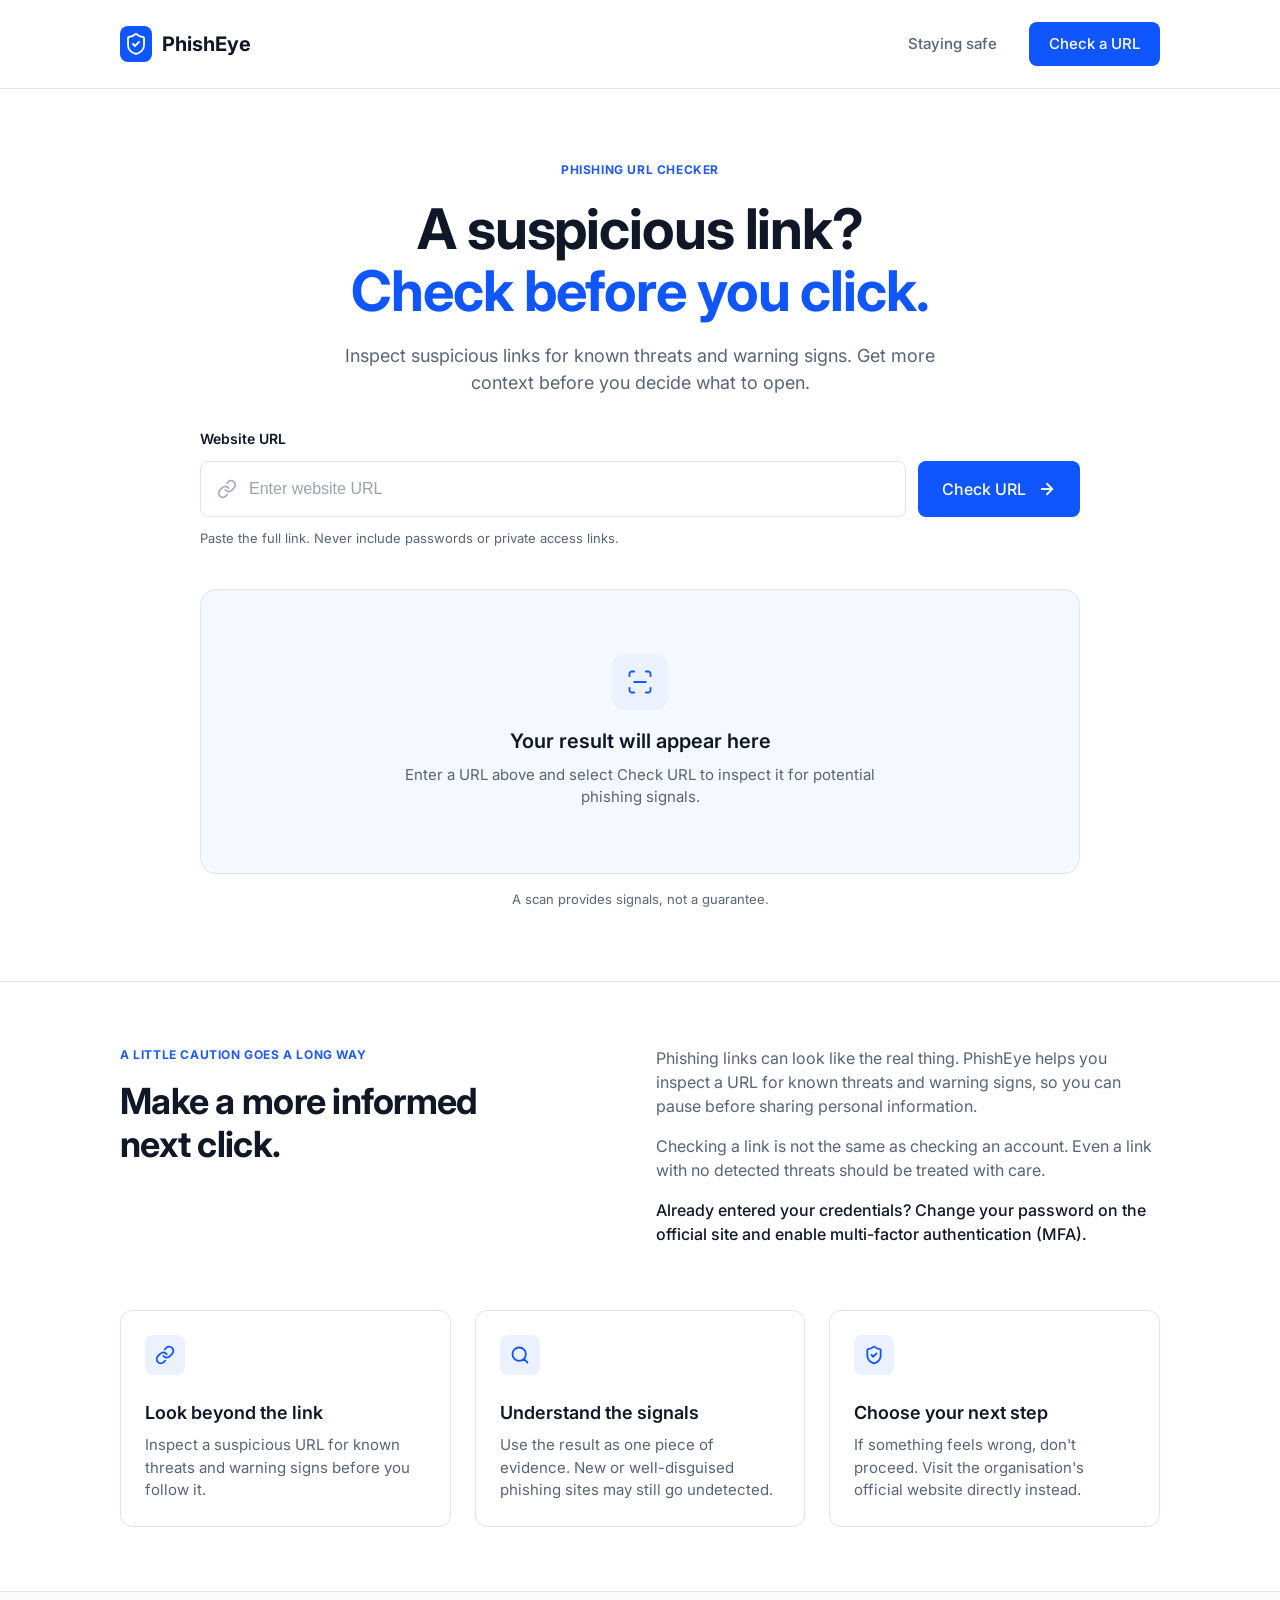
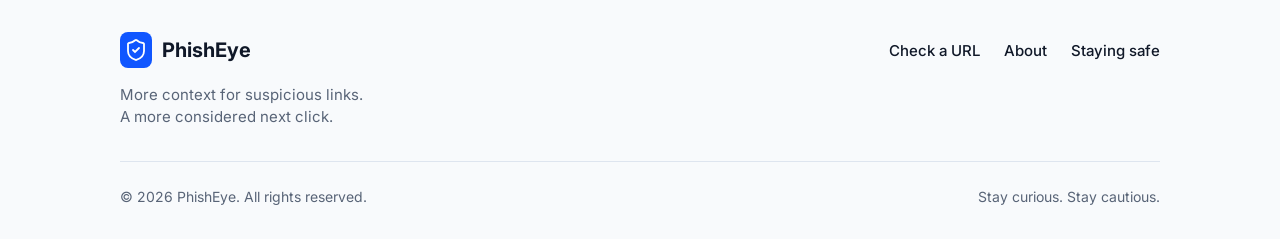
==== index.html @ 05350a12 "inital commit" ====
<!DOCTYPE html>
<html lang="en">
<head>
  <meta charset="UTF-8">
  <meta name="viewport" content="width=device-width, initial-scale=1.0">
  <title>Generated Page</title>
  <meta charset="UTF-8">
<meta name="viewport" content="width=device-width, initial-scale=1.0">
<link rel="preconnect" href="https://fonts.googleapis.com">
<link rel="preconnect" href="https://fonts.gstatic.com" crossorigin>
<link href="https://fonts.googleapis.com/css2?family=Inter:wght@400;500;600;700&display=swap" rel="stylesheet">
<title>PhishEye - Phishing URL Checker</title>
  <link rel="stylesheet" href="global.css">
  <style id="sections-styles">
/* CSS for section section:Header */
.site-header {
    border-bottom: 1px solid var(--border-color);
    background-color: var(--white);
    position: sticky;
    top: 0;
    z-index: 100;
  }
  
  .header-inner {
    height: 88px;
    display: flex;
    justify-content: space-between;
    align-items: center;
  }
  
  .header-nav {
    display: flex;
    align-items: center;
    gap: 32px;
  }
  
  .nav-link {
    color: var(--text-gray);
    font-size: 15px;
    font-weight: 500;
    transition: color 0.2s ease;
  }
  
  .nav-link:hover {
    color: var(--text-dark);
  }
  
  .header-btn {
    height: 44px;
    padding: 0 20px;
    font-size: 15px;
  }

  @media (max-width: 768px) {
    .header-nav {
      gap: 16px;
    }
    .nav-link {
      display: none; /* Hide text links on mobile for simplicity */
    }
  }

/* CSS for section section:Hero */
.hero-section {
    padding: 72px 0 40px;
  }
  
  .hero-inner {
    display: flex;
    flex-direction: column;
    align-items: center;
  }
  
  .hero-content {
    text-align: center;
    max-width: 880px;
    display: flex;
    flex-direction: column;
    align-items: center;
    gap: 20px;
    margin-bottom: 32px;
  }
  
  .hero-title {
    font-size: 56px;
    font-weight: 700;
    line-height: 1.1;
    color: var(--text-dark);
    letter-spacing: -0.02em;
  }
  
  .text-blue {
    color: var(--primary-color);
  }
  
  .hero-subtitle {
    font-size: 18px;
    color: var(--text-gray);
    max-width: 640px;
  }
  
  .url-form-container {
    width: 100%;
    max-width: 880px;
    display: flex;
    flex-direction: column;
    gap: 12px;
  }
  
  .form-label {
    font-size: 14px;
    font-weight: 600;
    color: var(--text-dark);
  }
  
  .url-form {
    display: flex;
    gap: 12px;
    width: 100%;
  }
  
  .input-wrapper {
    flex: 1;
    display: flex;
    align-items: center;
    gap: 12px;
    height: 56px;
    border: 1px solid var(--border-color);
    border-radius: 8px;
    padding: 0 16px;
    background-color: var(--white);
    transition: border-color 0.2s ease;
  }
  
  .input-wrapper:focus-within {
    border-color: var(--primary-color);
  }
  
  .input-icon {
    width: 20px;
    height: 20px;
    opacity: 0.5;
  }
  
  .url-input {
    flex: 1;
    border: none;
    outline: none;
    font-size: 16px;
    color: var(--text-dark);
    background: transparent;
  }
  
  .url-input::placeholder {
    color: #9ca3af;
  }
  
  .submit-btn {
    height: 56px;
    padding: 0 24px;
    font-size: 16px;
    gap: 12px;
    flex-shrink: 0;
  }
  
  .form-guidance {
    font-size: 13px;
    color: var(--text-gray);
  }

  @media (max-width: 768px) {
    .hero-section {
      padding: 48px 0 32px;
    }
    .hero-title {
      font-size: 36px;
    }
    .hero-subtitle {
      font-size: 16px;
    }
    .url-form {
      flex-direction: column;
    }
    .submit-btn {
      width: 100%;
    }
  }

/* CSS for section section:Result */
.result-section {
    padding-bottom: 72px;
  }
  
  .result-inner {
    display: flex;
    flex-direction: column;
    align-items: center;
    gap: 16px;
  }
  
  .result-box {
    width: 100%;
    max-width: 880px;
    background-color: var(--bg-light-blue);
    border: 1px solid var(--border-color);
    border-radius: 16px;
    padding: 64px 40px;
    display: flex;
    justify-content: center;
    align-items: center;
    min-height: 280px;
  }
  
  .result-empty-state {
    display: flex;
    flex-direction: column;
    align-items: center;
    text-align: center;
    gap: 16px;
    max-width: 480px;
  }
  
  .result-icon {
    width: 56px;
    height: 56px;
    background-color: var(--icon-bg-blue);
    border-radius: 12px;
    display: flex;
    align-items: center;
    justify-content: center;
  }
  
  .result-text {
    display: flex;
    flex-direction: column;
    gap: 8px;
  }
  
  .result-text h2 {
    font-size: 20px;
    font-weight: 600;
    color: var(--text-dark);
  }
  
  .result-text p {
    font-size: 15px;
    color: var(--text-gray);
  }
  
  .result-disclaimer {
    font-size: 13px;
    color: var(--text-gray);
    text-align: center;
  }

  @media (max-width: 768px) {
    .result-section {
      padding-bottom: 48px;
    }
    .result-box {
      padding: 40px 20px;
      min-height: auto;
    }
  }

/* CSS for section section:About */
.about-section {
    border-top: 1px solid var(--border-color);
    padding: 64px 0;
  }
  
  .about-inner {
    display: flex;
    flex-direction: column;
    gap: 64px;
  }
  
  .about-intro {
    display: flex;
    gap: 96px;
  }
  
  .about-intro-left {
    flex: 0 0 440px;
    display: flex;
    flex-direction: column;
    gap: 16px;
  }
  
  .about-title {
    font-size: 36px;
    font-weight: 700;
    line-height: 1.2;
    color: var(--text-dark);
    letter-spacing: -0.02em;
  }
  
  .about-intro-right {
    flex: 1;
    display: flex;
    flex-direction: column;
    gap: 16px;
    font-size: 16px;
    color: var(--text-gray);
  }
  
  .text-dark-bold {
    color: var(--text-dark);
    font-weight: 500;
  }
  
  .feature-grid {
    display: flex;
    gap: 24px;
  }
  
  .feature-card {
    flex: 1;
    background-color: var(--white);
    border: 1px solid var(--border-color);
    border-radius: 12px;
    padding: 24px;
    display: flex;
    flex-direction: column;
    gap: 24px;
  }
  
  .feature-icon {
    width: 40px;
    height: 40px;
    background-color: var(--icon-bg-blue);
    border-radius: 8px;
    display: flex;
    align-items: center;
    justify-content: center;
  }
  
  .feature-content {
    display: flex;
    flex-direction: column;
    gap: 8px;
  }
  
  .feature-content h3 {
    font-size: 18px;
    font-weight: 600;
    color: var(--text-dark);
  }
  
  .feature-content p {
    font-size: 15px;
    color: var(--text-gray);
  }

  @media (max-width: 1024px) {
    .about-intro {
      gap: 48px;
    }
    .about-intro-left {
      flex: 0 0 350px;
    }
  }

  @media (max-width: 768px) {
    .about-section {
      padding: 48px 0;
    }
    .about-inner {
      gap: 40px;
    }
    .about-intro {
      flex-direction: column;
      gap: 24px;
    }
    .about-intro-left {
      flex: auto;
    }
    .about-title {
      font-size: 28px;
    }
    .feature-grid {
      flex-direction: column;
    }
  }

/* CSS for section section:Footer */
.site-footer {
    background-color: var(--bg-footer);
    border-top: 1px solid var(--border-color);
    padding: 40px 0 32px;
  }
  
  .footer-inner {
    display: flex;
    flex-direction: column;
    gap: 32px;
  }
  
  .footer-top {
    display: flex;
    justify-content: space-between;
    align-items: flex-start;
  }
  
  .footer-brand {
    display: flex;
    flex-direction: column;
    gap: 16px;
    max-width: 340px;
  }
  
  .brand-desc {
    color: var(--text-gray);
    font-size: 15px;
  }
  
  .footer-nav {
    display: flex;
    gap: 24px;
    padding-top: 8px;
  }
  
  .footer-nav a {
    color: var(--text-dark);
    font-size: 15px;
    font-weight: 500;
    transition: color 0.2s ease;
  }
  
  .footer-nav a:hover {
    color: var(--primary-color);
  }
  
  .footer-bottom {
    display: flex;
    justify-content: space-between;
    align-items: center;
    border-top: 1px solid var(--border-color);
    padding-top: 24px;
    color: var(--text-gray);
    font-size: 14px;
  }

  @media (max-width: 768px) {
    .footer-top {
      flex-direction: column;
      gap: 32px;
    }
    .footer-nav {
      flex-direction: column;
      gap: 16px;
    }
    .footer-bottom {
      flex-direction: column;
      align-items: flex-start;
      gap: 12px;
    }
  }
  </style>
  <script src="global.js" defer></script>
</head>
<body>
<header class="site-header">
  <div class="container header-inner">
    <a href="#" class="logo">
      <div class="logo-mark">
        <img src="images/I2_1411_2_1407.svg" alt="PhishEye Shield">
      </div>
      <span>PhishEye</span>
    </a>
    <nav class="header-nav">
      <a href="#section-staying-safe" class="nav-link">Staying safe</a>
      <a href="#section-hero" class="btn-primary header-btn">Check a URL</a>
    </nav>
  </div>
</header>
<section id="section-hero" class="hero-section">
  <div class="container hero-inner">
    <div class="hero-content">
      <span class="eyebrow">PHISHING URL CHECKER</span>
      <h1 class="hero-title">
        A suspicious link?<br>
        <span class="text-blue">Check before you click.</span>
      </h1>
      <p class="hero-subtitle">
        Inspect suspicious links for known threats and warning signs. Get more context before you decide what to open.
      </p>
    </div>
    
    <div class="url-form-container">
      <label for="url-input" class="form-label">Website URL</label>
      <form class="url-form" onsubmit="event.preventDefault();">
        <div class="input-wrapper">
          <img src="images/I2_1178_2_1165.svg" alt="" class="input-icon">
          <input type="text" id="url-input" class="url-input" placeholder="Enter website URL">
        </div>
        <button type="submit" class="btn-primary submit-btn">
          Check URL
          <img src="images/I2_1152_2_1136.svg" alt="">
        </button>
      </form>
      <p class="form-guidance">
        Paste the full link. Never include passwords or private access links.
      </p>
    </div>
  </div>
</section>
<section class="result-section">
  <div class="container result-inner">
    <div class="result-box">
      <div class="result-empty-state">
        <div class="result-icon">
          <img src="images/I2_1249_2_1206.svg" alt="Scan">
        </div>
        <div class="result-text">
          <h2>Your result will appear here</h2>
          <p>Enter a URL above and select Check URL to inspect it for potential phishing signals.</p>
        </div>
      </div>
    </div>
    <p class="result-disclaimer">
      A scan provides signals, not a guarantee.
    </p>
  </div>
</section>
<section id="section-staying-safe" class="about-section">
  <div class="container about-inner">
    <div class="about-intro">
      <div class="about-intro-left">
        <span class="eyebrow">A LITTLE CAUTION GOES A LONG WAY</span>
        <h2 class="about-title">Make a more informed<br>next click.</h2>
      </div>
      <div class="about-intro-right">
        <p>Phishing links can look like the real thing. PhishEye helps you inspect a URL for known threats and warning signs, so you can pause before sharing personal information.</p>
        <p>Checking a link is not the same as checking an account. Even a link with no detected threats should be treated with care.</p>
        <p class="text-dark-bold">Already entered your credentials? Change your password on the official site and enable multi-factor authentication (MFA).</p>
      </div>
    </div>
    
    <div class="feature-grid">
      <div class="feature-card">
        <div class="feature-icon">
          <img src="images/I2_1287_2_1280_2_1295.svg" alt="Link">
        </div>
        <div class="feature-content">
          <h3>Look beyond the link</h3>
          <p>Inspect a suspicious URL for known threats and warning signs before you follow it.</p>
        </div>
      </div>
      
      <div class="feature-card">
        <div class="feature-icon">
          <img src="images/I2_1296_2_1280_2_1304.svg" alt="Search">
        </div>
        <div class="feature-content">
          <h3>Understand the signals</h3>
          <p>Use the result as one piece of evidence. New or well-disguised phishing sites may still go undetected.</p>
        </div>
      </div>
      
      <div class="feature-card">
        <div class="feature-icon">
          <img src="images/I2_1305_2_1280_2_1313.svg" alt="Shield">
        </div>
        <div class="feature-content">
          <h3>Choose your next step</h3>
          <p>If something feels wrong, don't proceed. Visit the organisation's official website directly instead.</p>
        </div>
      </div>
    </div>
  </div>
</section>
<footer class="site-footer">
  <div class="container footer-inner">
    <div class="footer-top">
      <div class="footer-brand">
        <a href="#" class="logo">
          <div class="logo-mark">
            <img src="images/I2_1416_2_1407.svg" alt="PhishEye Shield">
          </div>
          <span>PhishEye</span>
        </a>
        <p class="brand-desc">
          More context for suspicious links.<br>
          A more considered next click.
        </p>
      </div>
      <nav class="footer-nav">
        <a href="#section-hero">Check a URL</a>
        <a href="#section-about">About</a>
        <a href="#section-staying-safe">Staying safe</a>
      </nav>
    </div>
    
    <div class="footer-bottom">
      <p>© 2026 PhishEye. All rights reserved.</p>
      <p>Stay curious. Stay cautious.</p>
    </div>
  </div>
</footer>
</body>
</html>
---- global.css ----
:root {
  --primary-color: #1056ff;
  --primary-hover: #0d47d6;
  --text-dark: #101828;
  --text-gray: #586477;
  --eyebrow-color: #215be8;
  --bg-light-blue: #f5f8ff;
  --icon-bg-blue: #ebf1ff;
  --border-color: #dee5ef;
  --bg-footer: #f8fafc;
  --white: #ffffff;
  
  --font-family: 'Inter', sans-serif;
  --max-width: 1440px;
  --px-desktop: 120px;
  --px-tablet: 40px;
  --px-mobile: 20px;
}

* {
  box-sizing: border-box;
  margin: 0;
  padding: 0;
}

body {
  font-family: var(--font-family);
  color: var(--text-dark);
  background-color: var(--white);
  line-height: 1.5;
  -webkit-font-smoothing: antialiased;
}

a {
  text-decoration: none;
  color: inherit;
}

button {
  cursor: pointer;
  font-family: inherit;
}

.container {
  max-width: var(--max-width);
  margin: 0 auto;
  padding: 0 var(--px-desktop);
}

.eyebrow {
  color: var(--eyebrow-color);
  font-size: 12px;
  font-weight: 700;
  letter-spacing: 0.05em;
  text-transform: uppercase;
}

.btn-primary {
  background-color: var(--primary-color);
  color: var(--white);
  border: none;
  border-radius: 8px;
  display: inline-flex;
  align-items: center;
  justify-content: center;
  font-weight: 500;
  transition: background-color 0.2s ease;
}

.btn-primary:hover {
  background-color: var(--primary-hover);
}

.logo {
  display: flex;
  align-items: center;
  gap: 10px;
  font-weight: 700;
  font-size: 20px;
  color: var(--text-dark);
}

.logo-mark {
  width: 32px;
  height: 36px;
  background-color: var(--primary-color);
  border-radius: 8px;
  display: flex;
  align-items: center;
  justify-content: center;
}

@media (max-width: 1024px) {
  .container {
    padding: 0 var(--px-tablet);
  }
}

@media (max-width: 768px) {
  .container {
    padding: 0 var(--px-mobile);
  }
}
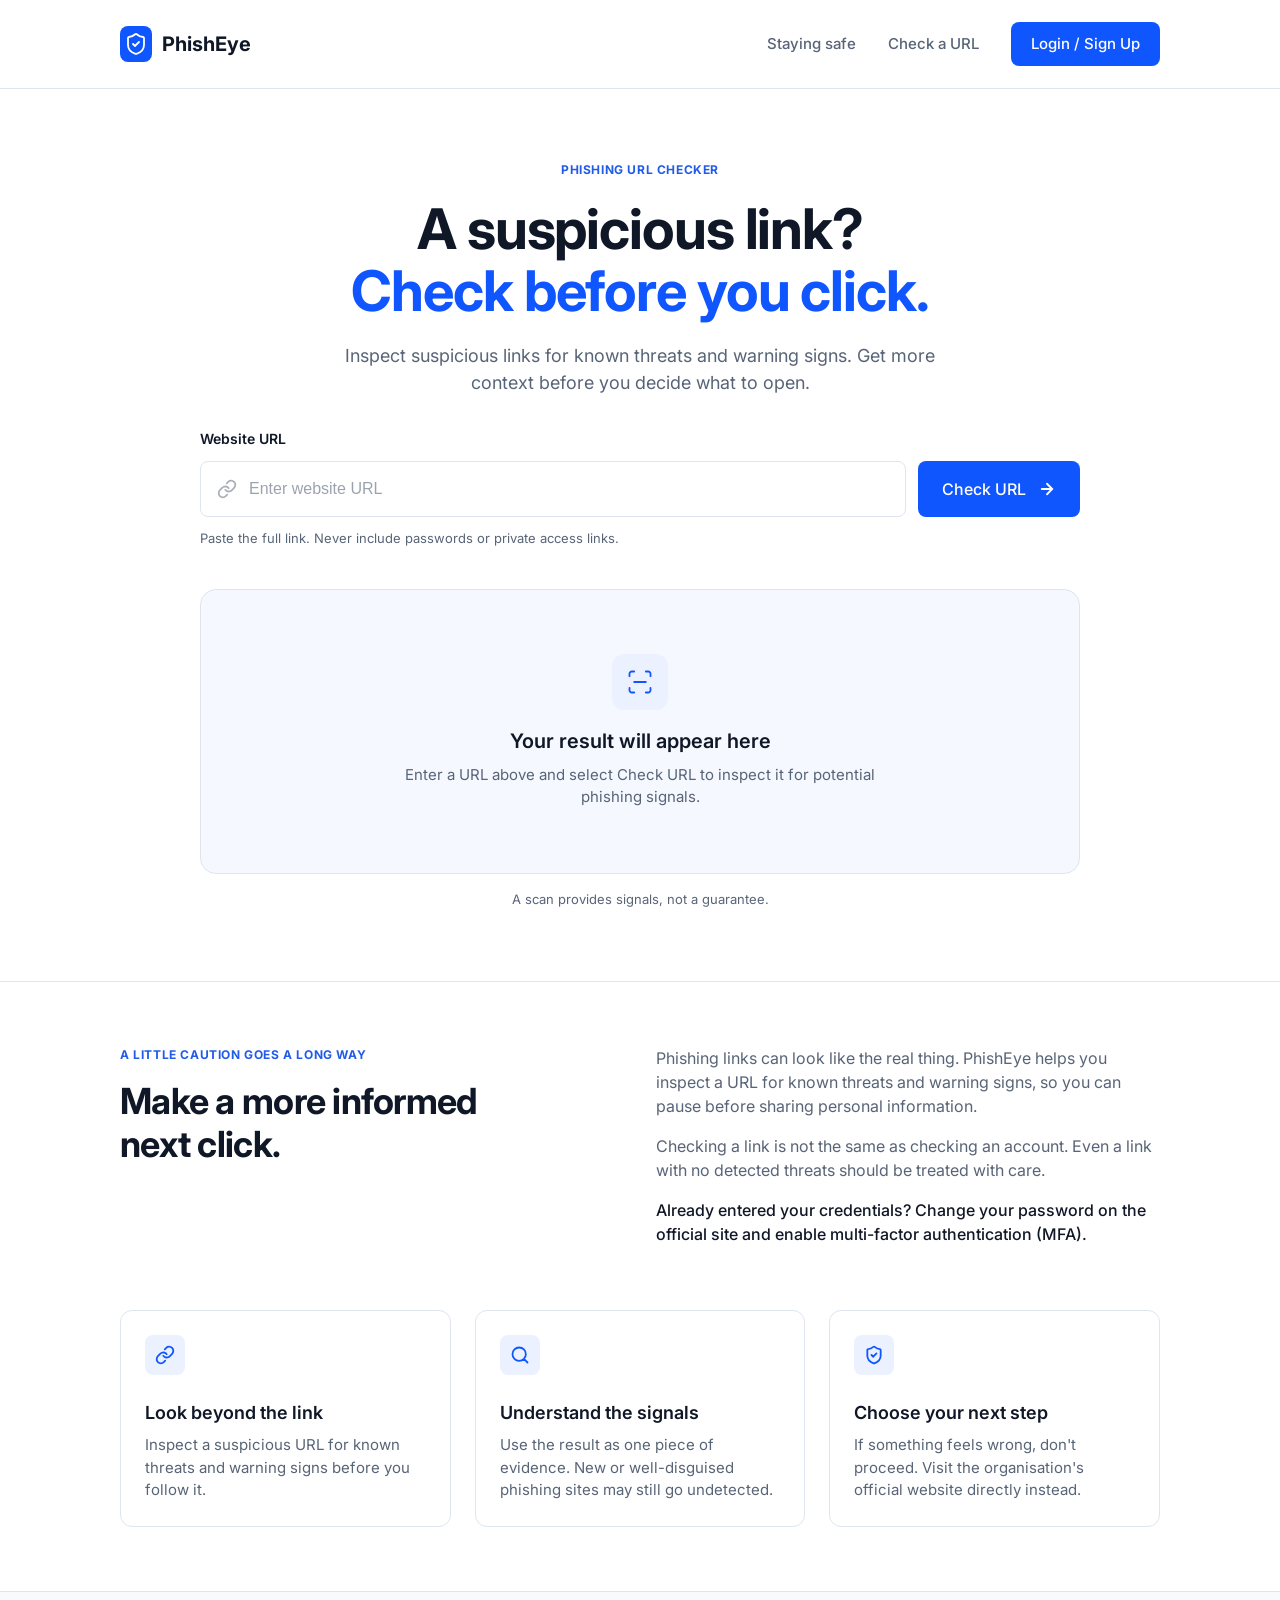
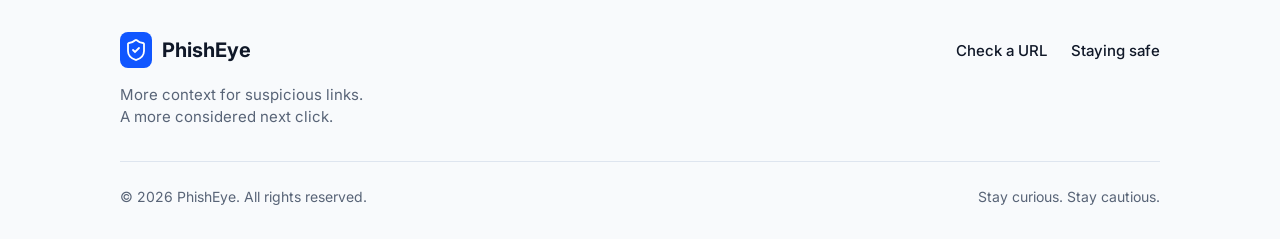
==== commit 9b37ef77: "Login/Sign Up Page created." ====
--- a/index.html
+++ b/index.html
@@ -11,458 +11,11 @@
 <link href="https://fonts.googleapis.com/css2?family=Inter:wght@400;500;600;700&display=swap" rel="stylesheet">
 <title>PhishEye - Phishing URL Checker</title>
   <link rel="stylesheet" href="global.css">
-  <style id="sections-styles">
-/* CSS for section section:Header */
-.site-header {
-    border-bottom: 1px solid var(--border-color);
-    background-color: var(--white);
-    position: sticky;
-    top: 0;
-    z-index: 100;
-  }
-  
-  .header-inner {
-    height: 88px;
-    display: flex;
-    justify-content: space-between;
-    align-items: center;
-  }
-  
-  .header-nav {
-    display: flex;
-    align-items: center;
-    gap: 32px;
-  }
-  
-  .nav-link {
-    color: var(--text-gray);
-    font-size: 15px;
-    font-weight: 500;
-    transition: color 0.2s ease;
-  }
-  
-  .nav-link:hover {
-    color: var(--text-dark);
-  }
-  
-  .header-btn {
-    height: 44px;
-    padding: 0 20px;
-    font-size: 15px;
-  }
-
-  @media (max-width: 768px) {
-    .header-nav {
-      gap: 16px;
-    }
-    .nav-link {
-      display: none; /* Hide text links on mobile for simplicity */
-    }
-  }
-
-/* CSS for section section:Hero */
-.hero-section {
-    padding: 72px 0 40px;
-  }
-  
-  .hero-inner {
-    display: flex;
-    flex-direction: column;
-    align-items: center;
-  }
-  
-  .hero-content {
-    text-align: center;
-    max-width: 880px;
-    display: flex;
-    flex-direction: column;
-    align-items: center;
-    gap: 20px;
-    margin-bottom: 32px;
-  }
-  
-  .hero-title {
-    font-size: 56px;
-    font-weight: 700;
-    line-height: 1.1;
-    color: var(--text-dark);
-    letter-spacing: -0.02em;
-  }
-  
-  .text-blue {
-    color: var(--primary-color);
-  }
-  
-  .hero-subtitle {
-    font-size: 18px;
-    color: var(--text-gray);
-    max-width: 640px;
-  }
-  
-  .url-form-container {
-    width: 100%;
-    max-width: 880px;
-    display: flex;
-    flex-direction: column;
-    gap: 12px;
-  }
-  
-  .form-label {
-    font-size: 14px;
-    font-weight: 600;
-    color: var(--text-dark);
-  }
-  
-  .url-form {
-    display: flex;
-    gap: 12px;
-    width: 100%;
-  }
-  
-  .input-wrapper {
-    flex: 1;
-    display: flex;
-    align-items: center;
-    gap: 12px;
-    height: 56px;
-    border: 1px solid var(--border-color);
-    border-radius: 8px;
-    padding: 0 16px;
-    background-color: var(--white);
-    transition: border-color 0.2s ease;
-  }
-  
-  .input-wrapper:focus-within {
-    border-color: var(--primary-color);
-  }
-  
-  .input-icon {
-    width: 20px;
-    height: 20px;
-    opacity: 0.5;
-  }
-  
-  .url-input {
-    flex: 1;
-    border: none;
-    outline: none;
-    font-size: 16px;
-    color: var(--text-dark);
-    background: transparent;
-  }
-  
-  .url-input::placeholder {
-    color: #9ca3af;
-  }
-  
-  .submit-btn {
-    height: 56px;
-    padding: 0 24px;
-    font-size: 16px;
-    gap: 12px;
-    flex-shrink: 0;
-  }
-  
-  .form-guidance {
-    font-size: 13px;
-    color: var(--text-gray);
-  }
-
-  @media (max-width: 768px) {
-    .hero-section {
-      padding: 48px 0 32px;
-    }
-    .hero-title {
-      font-size: 36px;
-    }
-    .hero-subtitle {
-      font-size: 16px;
-    }
-    .url-form {
-      flex-direction: column;
-    }
-    .submit-btn {
-      width: 100%;
-    }
-  }
-
-/* CSS for section section:Result */
-.result-section {
-    padding-bottom: 72px;
-  }
-  
-  .result-inner {
-    display: flex;
-    flex-direction: column;
-    align-items: center;
-    gap: 16px;
-  }
-  
-  .result-box {
-    width: 100%;
-    max-width: 880px;
-    background-color: var(--bg-light-blue);
-    border: 1px solid var(--border-color);
-    border-radius: 16px;
-    padding: 64px 40px;
-    display: flex;
-    justify-content: center;
-    align-items: center;
-    min-height: 280px;
-  }
-  
-  .result-empty-state {
-    display: flex;
-    flex-direction: column;
-    align-items: center;
-    text-align: center;
-    gap: 16px;
-    max-width: 480px;
-  }
-  
-  .result-icon {
-    width: 56px;
-    height: 56px;
-    background-color: var(--icon-bg-blue);
-    border-radius: 12px;
-    display: flex;
-    align-items: center;
-    justify-content: center;
-  }
-  
-  .result-text {
-    display: flex;
-    flex-direction: column;
-    gap: 8px;
-  }
-  
-  .result-text h2 {
-    font-size: 20px;
-    font-weight: 600;
-    color: var(--text-dark);
-  }
-  
-  .result-text p {
-    font-size: 15px;
-    color: var(--text-gray);
-  }
-  
-  .result-disclaimer {
-    font-size: 13px;
-    color: var(--text-gray);
-    text-align: center;
-  }
-
-  @media (max-width: 768px) {
-    .result-section {
-      padding-bottom: 48px;
-    }
-    .result-box {
-      padding: 40px 20px;
-      min-height: auto;
-    }
-  }
-
-/* CSS for section section:About */
-.about-section {
-    border-top: 1px solid var(--border-color);
-    padding: 64px 0;
-  }
-  
-  .about-inner {
-    display: flex;
-    flex-direction: column;
-    gap: 64px;
-  }
-  
-  .about-intro {
-    display: flex;
-    gap: 96px;
-  }
-  
-  .about-intro-left {
-    flex: 0 0 440px;
-    display: flex;
-    flex-direction: column;
-    gap: 16px;
-  }
-  
-  .about-title {
-    font-size: 36px;
-    font-weight: 700;
-    line-height: 1.2;
-    color: var(--text-dark);
-    letter-spacing: -0.02em;
-  }
-  
-  .about-intro-right {
-    flex: 1;
-    display: flex;
-    flex-direction: column;
-    gap: 16px;
-    font-size: 16px;
-    color: var(--text-gray);
-  }
-  
-  .text-dark-bold {
-    color: var(--text-dark);
-    font-weight: 500;
-  }
-  
-  .feature-grid {
-    display: flex;
-    gap: 24px;
-  }
-  
-  .feature-card {
-    flex: 1;
-    background-color: var(--white);
-    border: 1px solid var(--border-color);
-    border-radius: 12px;
-    padding: 24px;
-    display: flex;
-    flex-direction: column;
-    gap: 24px;
-  }
-  
-  .feature-icon {
-    width: 40px;
-    height: 40px;
-    background-color: var(--icon-bg-blue);
-    border-radius: 8px;
-    display: flex;
-    align-items: center;
-    justify-content: center;
-  }
-  
-  .feature-content {
-    display: flex;
-    flex-direction: column;
-    gap: 8px;
-  }
-  
-  .feature-content h3 {
-    font-size: 18px;
-    font-weight: 600;
-    color: var(--text-dark);
-  }
-  
-  .feature-content p {
-    font-size: 15px;
-    color: var(--text-gray);
-  }
-
-  @media (max-width: 1024px) {
-    .about-intro {
-      gap: 48px;
-    }
-    .about-intro-left {
-      flex: 0 0 350px;
-    }
-  }
-
-  @media (max-width: 768px) {
-    .about-section {
-      padding: 48px 0;
-    }
-    .about-inner {
-      gap: 40px;
-    }
-    .about-intro {
-      flex-direction: column;
-      gap: 24px;
-    }
-    .about-intro-left {
-      flex: auto;
-    }
-    .about-title {
-      font-size: 28px;
-    }
-    .feature-grid {
-      flex-direction: column;
-    }
-  }
-
-/* CSS for section section:Footer */
-.site-footer {
-    background-color: var(--bg-footer);
-    border-top: 1px solid var(--border-color);
-    padding: 40px 0 32px;
-  }
-  
-  .footer-inner {
-    display: flex;
-    flex-direction: column;
-    gap: 32px;
-  }
-  
-  .footer-top {
-    display: flex;
-    justify-content: space-between;
-    align-items: flex-start;
-  }
-  
-  .footer-brand {
-    display: flex;
-    flex-direction: column;
-    gap: 16px;
-    max-width: 340px;
-  }
-  
-  .brand-desc {
-    color: var(--text-gray);
-    font-size: 15px;
-  }
-  
-  .footer-nav {
-    display: flex;
-    gap: 24px;
-    padding-top: 8px;
-  }
-  
-  .footer-nav a {
-    color: var(--text-dark);
-    font-size: 15px;
-    font-weight: 500;
-    transition: color 0.2s ease;
-  }
-  
-  .footer-nav a:hover {
-    color: var(--primary-color);
-  }
-  
-  .footer-bottom {
-    display: flex;
-    justify-content: space-between;
-    align-items: center;
-    border-top: 1px solid var(--border-color);
-    padding-top: 24px;
-    color: var(--text-gray);
-    font-size: 14px;
-  }
-
-  @media (max-width: 768px) {
-    .footer-top {
-      flex-direction: column;
-      gap: 32px;
-    }
-    .footer-nav {
-      flex-direction: column;
-      gap: 16px;
-    }
-    .footer-bottom {
-      flex-direction: column;
-      align-items: flex-start;
-      gap: 12px;
-    }
-  }
-  </style>
-  <script src="global.js" defer></script>
 </head>
 <body>
 <header class="site-header">
   <div class="container header-inner">
-    <a href="#" class="logo">
+    <a href="index.html" class="logo">
       <div class="logo-mark">
         <img src="images/I2_1411_2_1407.svg" alt="PhishEye Shield">
       </div>
@@ -470,7 +23,8 @@
     </a>
     <nav class="header-nav">
       <a href="#section-staying-safe" class="nav-link">Staying safe</a>
-      <a href="#section-hero" class="btn-primary header-btn">Check a URL</a>
+      <a href="#section-hero" class="nav-link">Check a URL</a>
+      <a href="login.html" class="btn-primary header-btn">Login / Sign Up</a>
     </nav>
   </div>
 </header>
@@ -587,7 +141,6 @@
       </div>
       <nav class="footer-nav">
         <a href="#section-hero">Check a URL</a>
-        <a href="#section-about">About</a>
         <a href="#section-staying-safe">Staying safe</a>
       </nav>
     </div>
--- a/global.css
+++ b/global.css
@@ -100,4 +100,526 @@
   .container {
     padding: 0 var(--px-mobile);
   }
-}+}
+    .auth-section {
+      padding: 80px 0;
+      display: flex;
+      justify-content: center;
+      align-items: center;
+      min-height: 60vh;
+      background-color: var(--bg-light-blue);
+    }
+    .auth-card {
+      background-color: var(--white);
+      border: 1px solid var(--border-color);
+      border-radius: 16px;
+      padding: 48px 40px;
+      width: 100%;
+      max-width: 440px;
+      box-shadow: 0 4px 12px rgba(0, 0, 0, 0.03);
+    }
+    .auth-header {
+      text-align: center;
+      margin-bottom: 32px;
+    }
+    .auth-title {
+      font-size: 28px;
+      font-weight: 700;
+      color: var(--text-dark);
+      margin-bottom: 8px;
+    }
+    .auth-subtitle {
+      font-size: 15px;
+      color: var(--text-gray);
+    }
+    .auth-form {
+      display: flex;
+      flex-direction: column;
+      gap: 20px;
+    }
+    .form-group {
+      display: flex;
+      flex-direction: column;
+      gap: 8px;
+    }
+    .form-label {
+      font-size: 14px;
+      font-weight: 600;
+      color: var(--text-dark);
+    }
+    .auth-input {
+      height: 48px;
+      border: 1px solid var(--border-color);
+      border-radius: 8px;
+      padding: 0 16px;
+      font-size: 15px;
+      color: var(--text-dark);
+      background-color: var(--white);
+      transition: border-color 0.2s ease;
+    }
+    .auth-input:focus {
+      outline: none;
+      border-color: var(--primary-color);
+    }
+    .auth-btn {
+      height: 48px;
+      width: 100%;
+      font-size: 16px;
+      margin-top: 8px;
+    }
+    .auth-footer {
+      text-align: center;
+      margin-top: 24px;
+      font-size: 14px;
+      color: var(--text-gray);
+    }
+    .auth-footer a {
+      color: var(--primary-color);
+      font-weight: 600;
+    }
+    .auth-footer a:hover {
+      color: var(--primary-hover);
+    }
+.site-header {
+    border-bottom: 1px solid var(--border-color);
+    background-color: var(--white);
+    position: sticky;
+    top: 0;
+    z-index: 100;
+  }
+
+  .header-inner {
+    height: 88px;
+    display: flex;
+    justify-content: space-between;
+    align-items: center;
+  }
+
+  .header-nav {
+    display: flex;
+    align-items: center;
+    gap: 32px;
+  }
+
+  .nav-link {
+    color: var(--text-gray);
+    font-size: 15px;
+    font-weight: 500;
+    transition: color 0.2s ease;
+  }
+
+  .nav-link:hover {
+    color: var(--text-dark);
+  }
+
+  .header-btn {
+    height: 44px;
+    padding: 0 20px;
+    font-size: 15px;
+  }
+
+  @media (max-width: 768px) {
+    .header-nav {
+      gap: 16px;
+    }
+    .nav-link {
+      display: none; /* Hide text links on mobile for simplicity */
+    }
+  }
+
+/* CSS for section section:Hero */
+.hero-section {
+    padding: 72px 0 40px;
+  }
+
+  .hero-inner {
+    display: flex;
+    flex-direction: column;
+    align-items: center;
+  }
+
+  .hero-content {
+    text-align: center;
+    max-width: 880px;
+    display: flex;
+    flex-direction: column;
+    align-items: center;
+    gap: 20px;
+    margin-bottom: 32px;
+  }
+
+  .hero-title {
+    font-size: 56px;
+    font-weight: 700;
+    line-height: 1.1;
+    color: var(--text-dark);
+    letter-spacing: -0.02em;
+  }
+
+  .text-blue {
+    color: var(--primary-color);
+  }
+
+  .hero-subtitle {
+    font-size: 18px;
+    color: var(--text-gray);
+    max-width: 640px;
+  }
+
+  .url-form-container {
+    width: 100%;
+    max-width: 880px;
+    display: flex;
+    flex-direction: column;
+    gap: 12px;
+  }
+
+  .form-label {
+    font-size: 14px;
+    font-weight: 600;
+    color: var(--text-dark);
+  }
+
+  .url-form {
+    display: flex;
+    gap: 12px;
+    width: 100%;
+  }
+
+  .input-wrapper {
+    flex: 1;
+    display: flex;
+    align-items: center;
+    gap: 12px;
+    height: 56px;
+    border: 1px solid var(--border-color);
+    border-radius: 8px;
+    padding: 0 16px;
+    background-color: var(--white);
+    transition: border-color 0.2s ease;
+  }
+
+  .input-wrapper:focus-within {
+    border-color: var(--primary-color);
+  }
+
+  .input-icon {
+    width: 20px;
+    height: 20px;
+    opacity: 0.5;
+  }
+
+  .url-input {
+    flex: 1;
+    border: none;
+    outline: none;
+    font-size: 16px;
+    color: var(--text-dark);
+    background: transparent;
+  }
+
+  .url-input::placeholder {
+    color: #9ca3af;
+  }
+
+  .submit-btn {
+    height: 56px;
+    padding: 0 24px;
+    font-size: 16px;
+    gap: 12px;
+    flex-shrink: 0;
+  }
+
+  .form-guidance {
+    font-size: 13px;
+    color: var(--text-gray);
+  }
+
+  @media (max-width: 768px) {
+    .hero-section {
+      padding: 48px 0 32px;
+    }
+    .hero-title {
+      font-size: 36px;
+    }
+    .hero-subtitle {
+      font-size: 16px;
+    }
+    .url-form {
+      flex-direction: column;
+    }
+    .submit-btn {
+      width: 100%;
+    }
+  }
+
+/* CSS for section section:Result */
+.result-section {
+    padding-bottom: 72px;
+  }
+
+  .result-inner {
+    display: flex;
+    flex-direction: column;
+    align-items: center;
+    gap: 16px;
+  }
+
+  .result-box {
+    width: 100%;
+    max-width: 880px;
+    background-color: var(--bg-light-blue);
+    border: 1px solid var(--border-color);
+    border-radius: 16px;
+    padding: 64px 40px;
+    display: flex;
+    justify-content: center;
+    align-items: center;
+    min-height: 280px;
+  }
+
+  .result-empty-state {
+    display: flex;
+    flex-direction: column;
+    align-items: center;
+    text-align: center;
+    gap: 16px;
+    max-width: 480px;
+  }
+
+  .result-icon {
+    width: 56px;
+    height: 56px;
+    background-color: var(--icon-bg-blue);
+    border-radius: 12px;
+    display: flex;
+    align-items: center;
+    justify-content: center;
+  }
+
+  .result-text {
+    display: flex;
+    flex-direction: column;
+    gap: 8px;
+  }
+
+  .result-text h2 {
+    font-size: 20px;
+    font-weight: 600;
+    color: var(--text-dark);
+  }
+
+  .result-text p {
+    font-size: 15px;
+    color: var(--text-gray);
+  }
+
+  .result-disclaimer {
+    font-size: 13px;
+    color: var(--text-gray);
+    text-align: center;
+  }
+
+  @media (max-width: 768px) {
+    .result-section {
+      padding-bottom: 48px;
+    }
+    .result-box {
+      padding: 40px 20px;
+      min-height: auto;
+    }
+  }
+
+/* CSS for section section:About */
+.about-section {
+    border-top: 1px solid var(--border-color);
+    padding: 64px 0;
+  }
+
+  .about-inner {
+    display: flex;
+    flex-direction: column;
+    gap: 64px;
+  }
+
+  .about-intro {
+    display: flex;
+    gap: 96px;
+  }
+
+  .about-intro-left {
+    flex: 0 0 440px;
+    display: flex;
+    flex-direction: column;
+    gap: 16px;
+  }
+
+  .about-title {
+    font-size: 36px;
+    font-weight: 700;
+    line-height: 1.2;
+    color: var(--text-dark);
+    letter-spacing: -0.02em;
+  }
+
+  .about-intro-right {
+    flex: 1;
+    display: flex;
+    flex-direction: column;
+    gap: 16px;
+    font-size: 16px;
+    color: var(--text-gray);
+  }
+
+  .text-dark-bold {
+    color: var(--text-dark);
+    font-weight: 500;
+  }
+
+  .feature-grid {
+    display: flex;
+    gap: 24px;
+  }
+
+  .feature-card {
+    flex: 1;
+    background-color: var(--white);
+    border: 1px solid var(--border-color);
+    border-radius: 12px;
+    padding: 24px;
+    display: flex;
+    flex-direction: column;
+    gap: 24px;
+  }
+
+  .feature-icon {
+    width: 40px;
+    height: 40px;
+    background-color: var(--icon-bg-blue);
+    border-radius: 8px;
+    display: flex;
+    align-items: center;
+    justify-content: center;
+  }
+
+  .feature-content {
+    display: flex;
+    flex-direction: column;
+    gap: 8px;
+  }
+
+  .feature-content h3 {
+    font-size: 18px;
+    font-weight: 600;
+    color: var(--text-dark);
+  }
+
+  .feature-content p {
+    font-size: 15px;
+    color: var(--text-gray);
+  }
+
+  @media (max-width: 1024px) {
+    .about-intro {
+      gap: 48px;
+    }
+    .about-intro-left {
+      flex: 0 0 350px;
+    }
+  }
+
+  @media (max-width: 768px) {
+    .about-section {
+      padding: 48px 0;
+    }
+    .about-inner {
+      gap: 40px;
+    }
+    .about-intro {
+      flex-direction: column;
+      gap: 24px;
+    }
+    .about-intro-left {
+      flex: auto;
+    }
+    .about-title {
+      font-size: 28px;
+    }
+    .feature-grid {
+      flex-direction: column;
+    }
+  }
+
+/* CSS for section section:Footer */
+.site-footer {
+    background-color: var(--bg-footer);
+    border-top: 1px solid var(--border-color);
+    padding: 40px 0 32px;
+  }
+
+  .footer-inner {
+    display: flex;
+    flex-direction: column;
+    gap: 32px;
+  }
+
+  .footer-top {
+    display: flex;
+    justify-content: space-between;
+    align-items: flex-start;
+  }
+
+  .footer-brand {
+    display: flex;
+    flex-direction: column;
+    gap: 16px;
+    max-width: 340px;
+  }
+
+  .brand-desc {
+    color: var(--text-gray);
+    font-size: 15px;
+  }
+
+  .footer-nav {
+    display: flex;
+    gap: 24px;
+    padding-top: 8px;
+  }
+
+  .footer-nav a {
+    color: var(--text-dark);
+    font-size: 15px;
+    font-weight: 500;
+    transition: color 0.2s ease;
+  }
+
+  .footer-nav a:hover {
+    color: var(--primary-color);
+  }
+
+  .footer-bottom {
+    display: flex;
+    justify-content: space-between;
+    align-items: center;
+    border-top: 1px solid var(--border-color);
+    padding-top: 24px;
+    color: var(--text-gray);
+    font-size: 14px;
+  }
+
+  @media (max-width: 768px) {
+    .footer-top {
+      flex-direction: column;
+      gap: 32px;
+    }
+    .footer-nav {
+      flex-direction: column;
+      gap: 16px;
+    }
+    .footer-bottom {
+      flex-direction: column;
+      align-items: flex-start;
+      gap: 12px;
+    }
+  }
